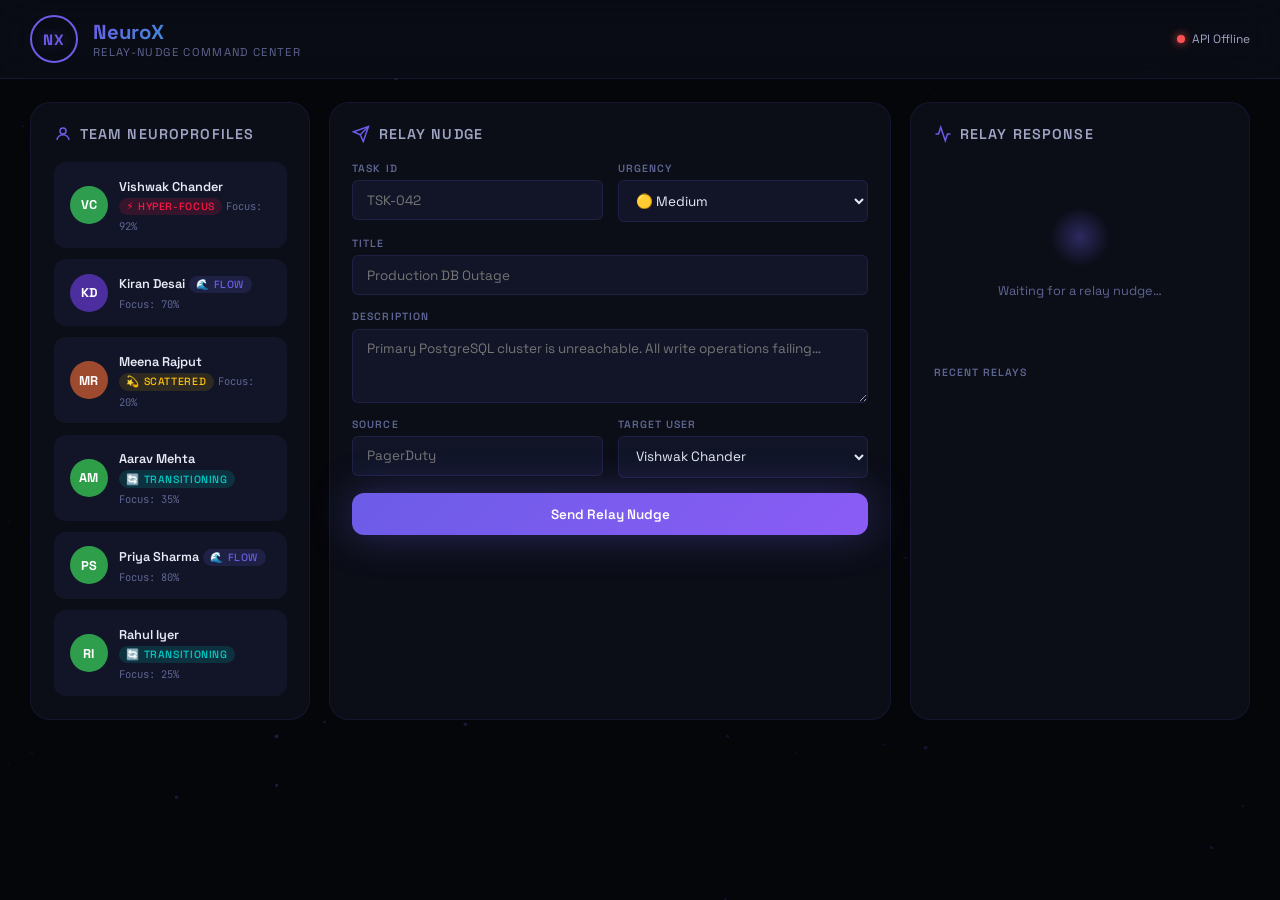
==== web/index.html @ 253f00b3 "feat: NeuroX Relay-Nudge platform — FastAPI backend + web command center - execution/mvp_models.py: " ====
<!DOCTYPE html>
<html lang="en">
<head>
  <meta charset="UTF-8" />
  <meta name="viewport" content="width=device-width, initial-scale=1.0" />
  <title>NeuroX · Relay-Nudge Command Center</title>
  <meta name="description" content="NeuroX Relay-Nudge Platform — Intelligent task redirection that protects deep work by routing urgent tasks away from hyper-focused team members." />
  <link rel="preconnect" href="https://fonts.googleapis.com" />
  <link rel="preconnect" href="https://fonts.gstatic.com" crossorigin />
  <link href="https://fonts.googleapis.com/css2?family=Space+Grotesk:wght@400;500;600;700&family=JetBrains+Mono:wght@400;500&display=swap" rel="stylesheet" />
  <link rel="stylesheet" href="style.css" />
</head>
<body>
  <!-- ───────── Ambient BG particles ───────── -->
  <canvas id="particleCanvas"></canvas>

  <!-- ───────── Header ───────── -->
  <header class="header" id="appHeader">
    <div class="header__brand">
      <div class="header__logo" id="logoOrb">
        <span class="header__logo-ring"></span>
        <span class="header__logo-core">NX</span>
      </div>
      <div>
        <h1 class="header__title">NeuroX</h1>
        <p class="header__sub">Relay-Nudge Command Center</p>
      </div>
    </div>
    <div class="header__status">
      <span class="header__dot" id="apiDot"></span>
      <span class="header__status-text" id="apiStatus">Connecting…</span>
    </div>
  </header>

  <!-- ───────── Main grid ───────── -->
  <main class="dashboard" id="dashboard">

    <!-- ─── Left: Team Profiles ─── -->
    <section class="panel panel--profiles" id="profilesPanel">
      <h2 class="panel__heading">
        <svg class="panel__icon" viewBox="0 0 24 24" fill="none" stroke="currentColor" stroke-width="2"><circle cx="12" cy="8" r="4"/><path d="M4 20c0-4 4-7 8-7s8 3 8 7"/></svg>
        Team NeuroProfiles
      </h2>
      <div class="profiles-grid" id="profilesGrid">
        <!-- JS-rendered -->
      </div>
    </section>

    <!-- ─── Center: Relay Console ─── -->
    <section class="panel panel--console" id="consolePanel">
      <h2 class="panel__heading">
        <svg class="panel__icon" viewBox="0 0 24 24" fill="none" stroke="currentColor" stroke-width="2"><path d="M22 2L11 13"/><polygon points="22 2 15 22 11 13 2 9 22 2"/></svg>
        Relay Nudge
      </h2>

      <form class="relay-form" id="relayForm" autocomplete="off">
        <div class="form-row">
          <div class="form-group">
            <label for="taskId">Task ID</label>
            <input type="text" id="taskId" placeholder="TSK-042" required />
          </div>
          <div class="form-group">
            <label for="urgency">Urgency</label>
            <select id="urgency" required>
              <option value="critical">🔴 Critical</option>
              <option value="high">🟠 High</option>
              <option value="medium" selected>🟡 Medium</option>
              <option value="low">🟢 Low</option>
            </select>
          </div>
        </div>

        <div class="form-group">
          <label for="taskTitle">Title</label>
          <input type="text" id="taskTitle" placeholder="Production DB Outage" required maxlength="256" />
        </div>

        <div class="form-group">
          <label for="taskDesc">Description</label>
          <textarea id="taskDesc" rows="3" placeholder="Primary PostgreSQL cluster is unreachable. All write operations failing…" required></textarea>
        </div>

        <div class="form-row">
          <div class="form-group">
            <label for="source">Source</label>
            <input type="text" id="source" placeholder="PagerDuty" required />
          </div>
          <div class="form-group">
            <label for="targetUser">Target User</label>
            <select id="targetUser" required>
              <option value="user-100">Vishwak Chander</option>
              <option value="user-200">Kiran Desai</option>
              <option value="user-300">Meena Rajput</option>
            </select>
          </div>
        </div>

        <button type="submit" class="btn btn--relay" id="submitBtn">
          <span class="btn__text">Send Relay Nudge</span>
          <span class="btn__loader" id="btnLoader"></span>
        </button>
      </form>
    </section>

    <!-- ─── Right: Response / History ─── -->
    <section class="panel panel--response" id="responsePanel">
      <h2 class="panel__heading">
        <svg class="panel__icon" viewBox="0 0 24 24" fill="none" stroke="currentColor" stroke-width="2"><polyline points="22 12 18 12 15 21 9 3 6 12 2 12"/></svg>
        Relay Response
      </h2>

      <!-- Empty state -->
      <div class="response-empty" id="responseEmpty">
        <div class="response-empty__orb"></div>
        <p>Waiting for a relay nudge…</p>
      </div>

      <!-- Success card -->
      <div class="response-card hidden" id="responseCard">
        <div class="response-card__badge" id="responseBadge">REDIRECTED</div>

        <div class="response-card__flow">
          <div class="flow-node flow-node--from">
            <span class="flow-node__label">From</span>
            <span class="flow-node__name" id="resFrom">—</span>
          </div>
          <div class="flow-arrow">
            <svg viewBox="0 0 48 24" fill="none" stroke="currentColor" stroke-width="2"><path d="M2 12h40m0 0l-8-8m8 8l-8 8"/></svg>
          </div>
          <div class="flow-node flow-node--to">
            <span class="flow-node__label">To</span>
            <span class="flow-node__name" id="resTo">—</span>
            <span class="flow-node__state" id="resToState">—</span>
          </div>
        </div>

        <div class="response-card__metrics">
          <div class="metric">
            <span class="metric__label">Task Score</span>
            <span class="metric__value" id="resScore">—</span>
          </div>
          <div class="metric">
            <span class="metric__label">Task ID</span>
            <span class="metric__value" id="resTaskId">—</span>
          </div>
        </div>

        <div class="response-card__summary">
          <span class="summary__label">AI Summary</span>
          <p class="summary__text" id="resSummary">—</p>
        </div>
      </div>

      <!-- Error card -->
      <div class="response-error hidden" id="responseError">
        <div class="response-error__icon">⚠</div>
        <p class="response-error__code" id="errCode">—</p>
        <p class="response-error__detail" id="errDetail">—</p>
      </div>

      <!-- History -->
      <div class="history" id="historySection">
        <h3 class="history__heading">Recent Relays</h3>
        <ul class="history__list" id="historyList">
          <!-- JS-rendered -->
        </ul>
      </div>
    </section>
  </main>

  <!-- ───────── Score gauge overlay ───────── -->
  <div class="gauge-overlay hidden" id="gaugeOverlay">
    <div class="gauge">
      <svg class="gauge__svg" viewBox="0 0 120 120">
        <circle class="gauge__track" cx="60" cy="60" r="52" />
        <circle class="gauge__fill" id="gaugeFill" cx="60" cy="60" r="52" />
      </svg>
      <span class="gauge__value" id="gaugeValue">0</span>
    </div>
  </div>

  <script src="app.js"></script>
</body>
</html>
---- web/style.css ----
/* ================================================================
   NeuroX Relay-Nudge · Design System
   ================================================================ */

/* ─── Tokens ─── */
:root {
  /* Palette — deep-space dark with electric accents */
  --bg-0:        #05060a;
  --bg-1:        #0b0e17;
  --bg-2:        #111527;
  --bg-3:        #181d35;
  --surface:     #1a1f38;
  --surface-hi:  #222846;

  --accent:      #6c5ce7;
  --accent-glow: rgba(108, 92, 231, .35);
  --accent-2:    #00cec9;
  --accent-2-glow: rgba(0, 206, 201, .3);
  --success:     #00e676;
  --warning:     #ffc107;
  --error:       #ff5252;
  --critical:    #ff1744;

  --text-1:      #e8eaf6;
  --text-2:      #9fa4c4;
  --text-3:      #5f6592;

  /* Typography */
  --font-sans:   'Space Grotesk', system-ui, sans-serif;
  --font-mono:   'JetBrains Mono', monospace;

  /* Sizing */
  --radius-sm:   6px;
  --radius-md:   12px;
  --radius-lg:   20px;
  --radius-full: 999px;

  /* Shadows & glows */
  --glow-accent: 0 0 40px var(--accent-glow);
  --glow-teal:   0 0 30px var(--accent-2-glow);
  --shadow-card: 0 8px 32px rgba(0,0,0,.45);

  /* Transitions */
  --ease-out:    cubic-bezier(.22,1,.36,1);
  --dur:         .35s;
}

/* ─── Reset ─── */
*, *::before, *::after { box-sizing: border-box; margin: 0; padding: 0; }
html { font-size: 15px; scroll-behavior: smooth; }
body {
  font-family: var(--font-sans);
  background: var(--bg-0);
  color: var(--text-1);
  min-height: 100vh;
  overflow-x: hidden;
  -webkit-font-smoothing: antialiased;
}

/* ─── Canvas BG ─── */
#particleCanvas {
  position: fixed; inset: 0;
  width: 100%; height: 100%;
  z-index: 0; pointer-events: none;
  opacity: .45;
}

/* ─── Selection ─── */
::selection { background: var(--accent); color: #fff; }

/* ================================================================
   Header
   ================================================================ */
.header {
  position: sticky; top: 0; z-index: 100;
  display: flex; align-items: center; justify-content: space-between;
  padding: 1rem 2rem;
  background: rgba(11,14,23,.82);
  backdrop-filter: blur(18px) saturate(1.6);
  border-bottom: 1px solid rgba(108,92,231,.15);
}

.header__brand { display: flex; align-items: center; gap: 1rem; }

.header__logo {
  position: relative;
  width: 48px; height: 48px;
  display: grid; place-items: center;
}
.header__logo-ring {
  position: absolute; inset: 0;
  border: 2px solid var(--accent);
  border-radius: 50%;
  animation: ring-pulse 2.8s var(--ease-out) infinite;
}
@keyframes ring-pulse {
  0%, 100% { transform: scale(1); opacity: .7; }
  50%      { transform: scale(1.25); opacity: 0; }
}
.header__logo-core {
  font-weight: 700; font-size: 1rem;
  color: var(--accent); letter-spacing: .05em;
  text-shadow: 0 0 12px var(--accent-glow);
}

.header__title {
  font-size: 1.35rem; font-weight: 700;
  background: linear-gradient(135deg, var(--accent), var(--accent-2));
  -webkit-background-clip: text; -webkit-text-fill-color: transparent;
  background-clip: text;
}
.header__sub { font-size: .75rem; color: var(--text-3); letter-spacing: .12em; text-transform: uppercase; }

.header__status { display: flex; align-items: center; gap: .5rem; font-size: .8rem; color: var(--text-2); }
.header__dot {
  width: 8px; height: 8px; border-radius: 50%;
  background: var(--text-3);
  transition: background var(--dur);
}
.header__dot.online  { background: var(--success); box-shadow: 0 0 8px var(--success); }
.header__dot.offline { background: var(--error); box-shadow: 0 0 8px var(--error); }

/* ================================================================
   Dashboard Grid
   ================================================================ */
.dashboard {
  position: relative; z-index: 1;
  display: grid;
  grid-template-columns: 280px 1fr 340px;
  gap: 1.25rem;
  padding: 1.5rem 2rem 3rem;
  max-width: 1520px;
  margin: 0 auto;
}

@media (max-width: 1100px) {
  .dashboard { grid-template-columns: 1fr; }
}

/* ─── Panel base ─── */
.panel {
  background: var(--bg-1);
  border: 1px solid rgba(108,92,231,.1);
  border-radius: var(--radius-lg);
  padding: 1.5rem;
  transition: border-color var(--dur);
}
.panel:hover { border-color: rgba(108,92,231,.25); }

.panel__heading {
  display: flex; align-items: center; gap: .55rem;
  font-size: .95rem; font-weight: 600;
  color: var(--text-2);
  margin-bottom: 1.25rem;
  text-transform: uppercase;
  letter-spacing: .08em;
}
.panel__icon { width: 18px; height: 18px; flex-shrink: 0; color: var(--accent); }

/* ================================================================
   Profiles Panel (Left)
   ================================================================ */
.profiles-grid { display: flex; flex-direction: column; gap: .75rem; }

.profile-card {
  display: flex; align-items: center; gap: .75rem;
  padding: .85rem 1rem;
  background: var(--bg-2);
  border-radius: var(--radius-md);
  border: 1px solid transparent;
  cursor: default;
  transition: all var(--dur) var(--ease-out);
}
.profile-card:hover {
  background: var(--bg-3);
  border-color: var(--accent);
  transform: translateX(4px);
}

.profile-card__avatar {
  width: 38px; height: 38px;
  border-radius: 50%;
  display: grid; place-items: center;
  font-weight: 700; font-size: .85rem;
  color: #fff;
  flex-shrink: 0;
}
.profile-card__info { flex: 1; min-width: 0; }
.profile-card__name {
  font-size: .85rem; font-weight: 600; color: var(--text-1);
  white-space: nowrap; overflow: hidden; text-overflow: ellipsis;
}
.profile-card__state {
  display: inline-flex; align-items: center; gap: .3rem;
  font-size: .7rem; font-weight: 500;
  margin-top: .2rem; padding: .15rem .5rem;
  border-radius: var(--radius-full);
  text-transform: uppercase; letter-spacing: .06em;
}
/* State colours */
.state--hyper-focus  { background: rgba(255,23,68,.15); color: var(--critical); }
.state--flow         { background: rgba(108,92,231,.15); color: var(--accent); }
.state--transitioning{ background: rgba(0,206,201,.15);  color: var(--accent-2); }
.state--scattered    { background: rgba(255,193,7,.12);  color: var(--warning); }
.state--resting      { background: rgba(159,164,196,.12);color: var(--text-2); }

.profile-card__focus {
  font-family: var(--font-mono);
  font-size: .7rem; color: var(--text-3);
  margin-top: .15rem;
}

/* ================================================================
   Relay Form (Center)
   ================================================================ */
.relay-form { display: flex; flex-direction: column; gap: 1rem; }

.form-row {
  display: grid; grid-template-columns: 1fr 1fr; gap: 1rem;
}
@media (max-width: 600px) { .form-row { grid-template-columns: 1fr; } }

.form-group { display: flex; flex-direction: column; gap: .35rem; }
.form-group label {
  font-size: .7rem; font-weight: 600;
  color: var(--text-3); text-transform: uppercase;
  letter-spacing: .1em;
}

.form-group input,
.form-group select,
.form-group textarea {
  font-family: var(--font-sans);
  font-size: .9rem;
  padding: .7rem .9rem;
  background: var(--bg-2);
  border: 1px solid rgba(108,92,231,.15);
  border-radius: var(--radius-sm);
  color: var(--text-1);
  outline: none;
  transition: border-color var(--dur), box-shadow var(--dur);
  resize: vertical;
}
.form-group input:focus,
.form-group select:focus,
.form-group textarea:focus {
  border-color: var(--accent);
  box-shadow: 0 0 0 3px var(--accent-glow);
}
.form-group select { cursor: pointer; }
.form-group textarea { min-height: 72px; }

/* Button */
.btn {
  position: relative;
  display: inline-flex; align-items: center; justify-content: center;
  gap: .5rem;
  padding: .85rem 1.5rem;
  font-family: var(--font-sans);
  font-size: .9rem; font-weight: 600;
  border: none; border-radius: var(--radius-md);
  cursor: pointer;
  overflow: hidden;
  transition: all var(--dur) var(--ease-out);
}
.btn--relay {
  background: linear-gradient(135deg, var(--accent), #8b5cf6);
  color: #fff;
  box-shadow: var(--glow-accent);
}
.btn--relay:hover {
  transform: translateY(-2px);
  box-shadow: 0 0 60px var(--accent-glow);
}
.btn--relay:active { transform: translateY(0); }
.btn--relay.loading .btn__text { opacity: 0; }
.btn--relay.loading .btn__loader { opacity: 1; }

.btn__loader {
  position: absolute;
  width: 20px; height: 20px;
  border: 2px solid rgba(255,255,255,.3);
  border-top-color: #fff;
  border-radius: 50%;
  opacity: 0;
  animation: spin .7s linear infinite;
}
@keyframes spin { to { transform: rotate(360deg); } }

/* ================================================================
   Response Panel (Right)
   ================================================================ */
/* Empty state */
.response-empty {
  display: flex; flex-direction: column;
  align-items: center; justify-content: center;
  gap: 1rem; padding: 3rem 1rem;
  color: var(--text-3);
  font-size: .85rem;
}
.response-empty__orb {
  width: 60px; height: 60px;
  border-radius: 50%;
  background: radial-gradient(circle, var(--accent-glow), transparent 70%);
  animation: float 4s ease-in-out infinite;
}
@keyframes float {
  0%, 100% { transform: translateY(0); }
  50%      { transform: translateY(-12px); }
}

/* Success card */
.response-card {
  animation: card-in .5s var(--ease-out) both;
}
@keyframes card-in {
  from { opacity: 0; transform: translateY(16px) scale(.97); }
  to   { opacity: 1; transform: translateY(0) scale(1); }
}

.response-card__badge {
  display: inline-block;
  padding: .25rem .75rem;
  font-size: .65rem; font-weight: 700;
  letter-spacing: .15em;
  border-radius: var(--radius-full);
  background: rgba(0,230,118,.12);
  color: var(--success);
  margin-bottom: 1rem;
}

.response-card__flow {
  display: flex; align-items: center; gap: .75rem;
  margin-bottom: 1.25rem;
}
.flow-node {
  flex: 1; padding: .75rem;
  background: var(--bg-2); border-radius: var(--radius-md);
  text-align: center;
}
.flow-node__label {
  display: block; font-size: .6rem; font-weight: 600;
  color: var(--text-3); text-transform: uppercase; letter-spacing: .12em;
  margin-bottom: .25rem;
}
.flow-node__name { display: block; font-weight: 600; font-size: .85rem; }
.flow-node__state {
  display: inline-block; margin-top: .25rem;
  font-size: .65rem; font-weight: 500;
  padding: .1rem .45rem; border-radius: var(--radius-full);
  background: rgba(0,206,201,.12); color: var(--accent-2);
}
.flow-node--from { border-left: 3px solid var(--critical); }
.flow-node--to   { border-left: 3px solid var(--accent-2); }

.flow-arrow {
  flex-shrink: 0; width: 48px;
  color: var(--accent);
  animation: arrow-slide 1.8s var(--ease-out) infinite;
}
@keyframes arrow-slide {
  0%, 100% { opacity: .4; transform: translateX(0); }
  50%      { opacity: 1;  transform: translateX(4px); }
}

.response-card__metrics {
  display: grid; grid-template-columns: 1fr 1fr; gap: .75rem;
  margin-bottom: 1rem;
}
.metric {
  padding: .6rem; background: var(--bg-2);
  border-radius: var(--radius-sm); text-align: center;
}
.metric__label { display: block; font-size: .6rem; color: var(--text-3); text-transform: uppercase; letter-spacing: .1em; margin-bottom: .2rem; }
.metric__value { font-family: var(--font-mono); font-weight: 600; font-size: 1rem; color: var(--accent); }

.response-card__summary {
  padding: .85rem;
  background: var(--bg-2);
  border-radius: var(--radius-md);
  border-left: 3px solid var(--accent);
}
.summary__label { display: block; font-size: .6rem; color: var(--text-3); text-transform: uppercase; letter-spacing: .1em; margin-bottom: .35rem; }
.summary__text { font-size: .82rem; color: var(--text-2); line-height: 1.55; }

/* Error card */
.response-error {
  text-align: center; padding: 2rem;
  animation: card-in .5s var(--ease-out) both;
}
.response-error__icon { font-size: 2.5rem; margin-bottom: .5rem; }
.response-error__code { font-family: var(--font-mono); font-weight: 600; color: var(--error); font-size: .85rem; }
.response-error__detail { font-size: .8rem; color: var(--text-2); margin-top: .35rem; line-height: 1.5; }

/* History */
.history { margin-top: 1.5rem; }
.history__heading {
  font-size: .7rem; font-weight: 600; color: var(--text-3);
  text-transform: uppercase; letter-spacing: .1em;
  margin-bottom: .75rem;
}
.history__list { list-style: none; display: flex; flex-direction: column; gap: .5rem; }
.history__item {
  display: flex; align-items: center; justify-content: space-between;
  padding: .55rem .75rem;
  background: var(--bg-2); border-radius: var(--radius-sm);
  font-size: .75rem; color: var(--text-2);
  transition: background var(--dur);
}
.history__item:hover { background: var(--bg-3); }
.history__item-id { font-family: var(--font-mono); color: var(--accent); font-weight: 500; }
.history__item-score { font-family: var(--font-mono); }
.history__item-time  { color: var(--text-3); font-size: .65rem; }

/* ─── Utility ─── */
.hidden { display: none !important; }

/* ================================================================
   Score Gauge Overlay
   ================================================================ */
.gauge-overlay {
  position: fixed; inset: 0; z-index: 200;
  display: grid; place-items: center;
  background: rgba(5,6,10,.7);
  backdrop-filter: blur(12px);
  animation: fade-in .3s ease both;
}
@keyframes fade-in { from { opacity: 0; } }

.gauge {
  position: relative; width: 140px; height: 140px;
}
.gauge__svg { transform: rotate(-90deg); }
.gauge__track {
  fill: none; stroke: var(--bg-3); stroke-width: 8;
}
.gauge__fill {
  fill: none; stroke: var(--accent); stroke-width: 8;
  stroke-linecap: round;
  stroke-dasharray: 326.73;
  stroke-dashoffset: 326.73;
  transition: stroke-dashoffset 1.2s var(--ease-out), stroke .4s;
  filter: drop-shadow(0 0 8px var(--accent-glow));
}
.gauge__value {
  position: absolute; inset: 0;
  display: grid; place-items: center;
  font-family: var(--font-mono);
  font-size: 1.8rem; font-weight: 700;
  color: var(--text-1);
}

/* ================================================================
   Scrollbar
   ================================================================ */
::-webkit-scrollbar { width: 6px; }
::-webkit-scrollbar-track { background: var(--bg-0); }
::-webkit-scrollbar-thumb { background: var(--bg-3); border-radius: 3px; }
::-webkit-scrollbar-thumb:hover { background: var(--accent); }
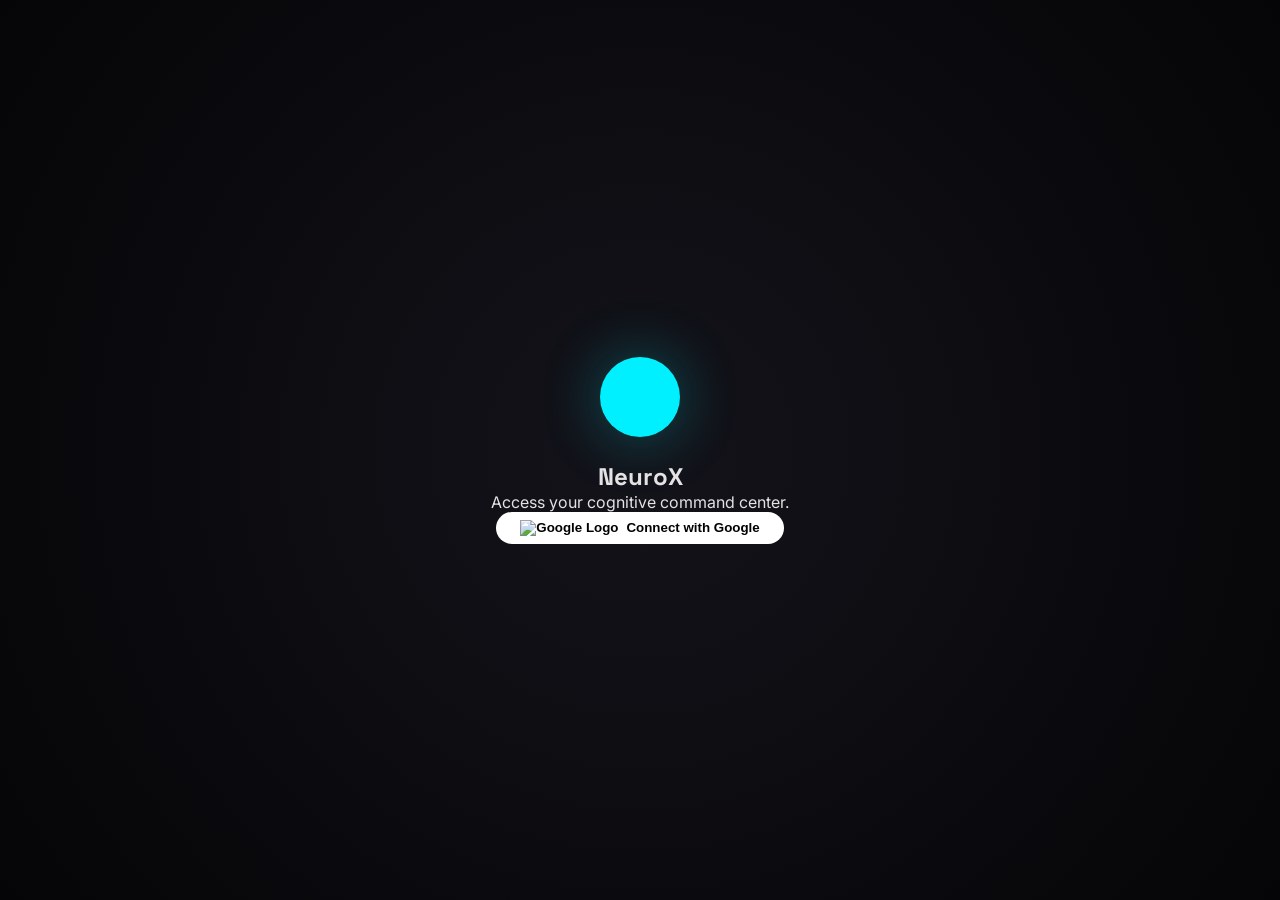
==== commit 73dca86b: "Ecosystem upgrade: Beast Mode" ====
--- a/web/index.html
+++ b/web/index.html
@@ -1,184 +1,237 @@
 <!DOCTYPE html>
 <html lang="en">
 <head>
-  <meta charset="UTF-8" />
-  <meta name="viewport" content="width=device-width, initial-scale=1.0" />
-  <title>NeuroX · Relay-Nudge Command Center</title>
-  <meta name="description" content="NeuroX Relay-Nudge Platform — Intelligent task redirection that protects deep work by routing urgent tasks away from hyper-focused team members." />
-  <link rel="preconnect" href="https://fonts.googleapis.com" />
-  <link rel="preconnect" href="https://fonts.gstatic.com" crossorigin />
-  <link href="https://fonts.googleapis.com/css2?family=Space+Grotesk:wght@400;500;600;700&family=JetBrains+Mono:wght@400;500&display=swap" rel="stylesheet" />
-  <link rel="stylesheet" href="style.css" />
+    <meta charset="UTF-8">
+    <meta name="viewport" content="width=device-width, initial-scale=1.0">
+    <title>NeuroX · Cognitive Ecosystem</title>
+    <meta name="description" content="NeuroX — The intelligent cognitive ecosystem for neurodiverse high-performance.">
+    
+    <!-- Fonts -->
+    <link rel="preconnect" href="https://fonts.googleapis.com">
+    <link rel="preconnect" href="https://fonts.gstatic.com" crossorigin>
+    <link href="https://fonts.googleapis.com/css2?family=Space+Grotesk:wght@300;400;500;600;700&family=Inter:wght@300;400;500;600&family=JetBrains+Mono:wght@400;500&display=swap" rel="stylesheet">
+    
+    <link rel="stylesheet" href="style.css">
+    
+    <!-- Firebase SDK (Compat version for easier vanilla integration) -->
+    <script src="https://www.gstatic.com/firebasejs/10.7.1/firebase-app-compat.js"></script>
+    <script src="https://www.gstatic.com/firebasejs/10.7.1/firebase-auth-compat.js"></script>
 </head>
-<body>
-  <!-- ───────── Ambient BG particles ───────── -->
-  <canvas id="particleCanvas"></canvas>
-
-  <!-- ───────── Header ───────── -->
-  <header class="header" id="appHeader">
-    <div class="header__brand">
-      <div class="header__logo" id="logoOrb">
-        <span class="header__logo-ring"></span>
-        <span class="header__logo-core">NX</span>
-      </div>
-      <div>
-        <h1 class="header__title">NeuroX</h1>
-        <p class="header__sub">Relay-Nudge Command Center</p>
-      </div>
+<body class="auth-required">
+    <!-- Ambient Canvas -->
+    <canvas id="particleCanvas"></canvas>
+
+    <!-- ───────── GATEWAY (AUTH) ───────── -->
+    <section id="view-gateway" class="view view--gateway active">
+        <div class="gateway-content">
+            <div class="gateway-logo">
+                <div class="logo-orb"></div>
+                <h1>NeuroX</h1>
+            </div>
+            <p class="gateway-tagline">Access your cognitive command center.</p>
+            <button id="googleLoginBtn" class="btn btn--google">
+                <img src="https://www.gstatic.com/firebasejs/ui/2.0.0/images/pwa_google_signin_button.png" alt="Google Logo">
+                Connect with Google
+            </button>
+            <div class="gateway-visual">
+                <div class="glow-ring"></div>
+            </div>
+        </div>
+    </section>
+
+    <!-- ───────── LANDING (NARRATIVE) ───────── -->
+    <section id="view-landing" class="view view--landing hidden">
+        <div class="landing-hero">
+            <nav class="landing-nav">
+                <div class="logo">NX</div>
+                <button class="btn btn--outline" id="enterAppBtn">Enter Dashboard</button>
+            </nav>
+            <div class="hero-content">
+                <h1 class="hero-title">Protect Your <span class="glow-text">Flow</span>.</h1>
+                <p class="hero-sub">The first cognitive-state aware ecosystem designed for the neurodiverse mind.</p>
+                
+                <div class="cost-visualization">
+                    <h3>The Cost of Interruption</h3>
+                    <div class="cost-grid">
+                        <div class="cost-stat">
+                            <span class="stat-value" id="minutesLost">0</span>
+                            <span class="stat-label">Minutes Lost / Day</span>
+                        </div>
+                        <div class="cost-stat">
+                            <span class="stat-value" id="cognitiveDrain">0%</span>
+                            <span class="stat-label">Cognitive Drain</span>
+                        </div>
+                    </div>
+                    <input type="range" id="interruptionSlider" min="1" max="20" value="5">
+                    <p class="cost-caption">Simulating <span id="interruptionCount">5</span> interruptions per day.</p>
+                </div>
+            </div>
+        </div>
+    </section>
+
+    <!-- ───────── MAIN APP APP ───────── -->
+    <div id="main-layout" class="layout hidden">
+        <!-- Sidebar Navigation -->
+        <aside class="sidebar">
+            <div class="sidebar__header">
+                <div class="logo-nx">NX</div>
+            </div>
+            <nav class="sidebar__nav">
+                <button class="nav-item active" data-view="dashboard" title="Command Center">
+                    <svg viewBox="0 0 24 24" fill="none" stroke="currentColor" stroke-width="2"><rect x="3" y="3" width="7" height="7"/><rect x="14" y="3" width="7" height="7"/><rect x="14" y="14" width="7" height="7"/><rect x="3" y="14" width="7" height="7"/></svg>
+                </button>
+                <button class="nav-item" data-view="social" title="Social & Relay">
+                    <svg viewBox="0 0 24 24" fill="none" stroke="currentColor" stroke-width="2"><path d="M17 21v-2a4 4 0 0 0-4-4H5a4 4 0 0 0-4 4v2"/><circle cx="9" cy="7" r="4"/><path d="M23 21v-2a4 4 0 0 0-3-3.87"/><path d="M16 3.13a4 4 0 0 1 0 7.75"/></svg>
+                </button>
+                <button class="nav-item" data-view="wellness" title="Wellness Tools">
+                    <svg viewBox="0 0 24 24" fill="none" stroke="currentColor" stroke-width="2"><path d="M12 21.35l-1.45-1.32C5.4 15.36 2 12.28 2 8.5 2 5.42 4.42 3 7.5 3c1.74 0 3.41.81 4.5 2.09C13.09 3.81 14.76 3 16.5 3 19.58 3 22 5.42 22 8.5c0 3.78-3.4 6.86-8.55 11.54L12 21.35z"/></svg>
+                </button>
+                <button class="nav-item" data-view="focus" title="Focus Room">
+                    <svg viewBox="0 0 24 24" fill="none" stroke="currentColor" stroke-width="2"><path d="M3 12h18M3 6h18M3 18h18"/></svg>
+                </button>
+            </nav>
+            <div class="sidebar__footer">
+                <button class="nav-item" data-view="settings" title="The Brain (Settings)">
+                    <svg viewBox="0 0 24 24" fill="none" stroke="currentColor" stroke-width="2"><circle cx="12" cy="12" r="3"/><path d="M19.4 15a1.65 1.65 0 0 0 .33 1.82l.06.06a2 2 0 0 1 0 2.83 2 2 0 0 1-2.83 0l-.06-.06a1.65 1.65 0 0 0-1.82-.33 1.65 1.65 0 0 0-1 1.51V21a2 2 0 0 1-2 2 2 2 0 0 1-2-2v-.09A1.65 1.65 0 0 0 9 19.4a1.65 1.65 0 0 0-1.82.33l-.06.06a2 2 0 0 1-2.83 0 2 2 0 0 1 0-2.83l.06-.06a1.65 1.65 0 0 0 .33-1.82 1.65 1.65 0 0 0-1.51-1H3a2 2 0 0 1-2-2 2 2 0 0 1 2-2h.09A1.65 1.65 0 0 0 4.6 9a1.65 1.65 0 0 0-.33-1.82l-.06-.06a2 2 0 0 1 0-2.83 2 2 0 0 1 2.83 0l.06.06a1.65 1.65 0 0 0 1.82.33H9a1.65 1.65 0 0 0 1-1.51V3a2 2 0 0 1 2-2 2 2 0 0 1 2 2v.09a1.65 1.65 0 0 0 1 1.51 1.65 1.65 0 0 0 1.82-.33l.06-.06a2 2 0 0 1 2.83 0 2 2 0 0 1 0 2.83l-.06.06a1.65 1.65 0 0 0-.33 1.82V9a1.65 1.65 0 0 0 1.51 1H21a2 2 0 0 1 2 2 2 2 0 0 1-2 2h-.09a1.65 1.65 0 0 0-1.51 1z"/></svg>
+                </button>
+                <div class="user-avatar" id="currentUserAvatar">V</div>
+            </div>
+        </aside>
+
+        <!-- Main Content Area -->
+        <main class="content-area">
+            
+            <!-- ───────── VIEW: DASHBOARD ───────── -->
+            <section id="view-dashboard" class="view-content active">
+                <header class="content-header">
+                    <h2>Command Center</h2>
+                    <div class="api-status">
+                        <span class="dot" id="apiDot"></span>
+                        <span id="apiStatus">Syncing...</span>
+                    </div>
+                </header>
+                
+                <div class="dashboard-grid">
+                    <!-- The existing profiles/relay panel logic will live here -->
+                    <div class="dashboard-main">
+                        <div id="profilesPanel" class="module-card">
+                            <h3>NeuroProfiles</h3>
+                            <div id="profilesGrid" class="profiles-list"></div>
+                        </div>
+                    </div>
+                    <div class="dashboard-side">
+                        <div id="relayPanel" class="module-card">
+                            <h3>Relay Console</h3>
+                            <!-- Form here -->
+                            <form id="relayForm">
+                                <input type="text" id="taskId" placeholder="Task ID" required>
+                                <select id="urgency">
+                                    <option value="critical">Critical</option>
+                                    <option value="high">High</option>
+                                    <option value="medium" selected>Medium</option>
+                                </select>
+                                <input type="text" id="taskTitle" placeholder="Title" required>
+                                <textarea id="taskDesc" placeholder="Description" required></textarea>
+                                <input type="text" id="source" placeholder="Source">
+                                <select id="targetUser">
+                                    <option value="user-100">Vishwak</option>
+                                    <option value="user-200">Kiran</option>
+                                </select>
+                                <button type="submit" class="btn btn--primary">Relay Nudge</button>
+                            </form>
+                        </div>
+                    </div>
+                </div>
+            </section>
+
+            <!-- ───────── VIEW: SOCIAL ───────── -->
+            <section id="view-social" class="view-content">
+                <h2>Neuro-Network</h2>
+                <div class="social-container">
+                    <div class="feed" id="socialFeed">
+                        <!-- Post templates -->
+                    </div>
+                </div>
+            </section>
+
+            <!-- ───────── VIEW: WELLNESS ───────── -->
+            <section id="view-wellness" class="view-content">
+                <div class="wellness-grid">
+                    <div class="module-card wellness-card" id="game-module">
+                        <h3>Bubble Focus</h3>
+                        <div class="game-container">
+                            <canvas id="gameCanvas"></canvas>
+                            <div class="game-overlay-ui">
+                                <button id="startGameBtn" class="btn btn--accent">Start Focus Session</button>
+                            </div>
+                        </div>
+                    </div>
+                    <div class="module-card wellness-card" id="therapy-module">
+                        <h3>AI Therapy Chat</h3>
+                        <div class="chat-container">
+                            <div id="chatHistory" class="chat-history"></div>
+                            <div class="chat-input-area">
+                                <input type="text" id="chatInput" placeholder="How's your mind feeling?">
+                                <button id="sendChatBtn">Send</button>
+                            </div>
+                        </div>
+                    </div>
+                </div>
+            </section>
+
+            <!-- ───────── VIEW: FOCUS ───────── -->
+            <section id="view-focus" class="view-content">
+                <div class="focus-room">
+                    <div class="room-header">
+                        <h2>The Focus Room</h2>
+                        <span class="live-badge">3 People Body-Doubling</span>
+                    </div>
+                    <div class="ambient-controls">
+                        <button class="sound-btn" data-sound="rain">Rain</button>
+                        <button class="sound-btn" data-sound="waves">Waves</button>
+                        <button class="sound-btn" data-sound="static">White Noise</button>
+                    </div>
+                    <div class="video-grid">
+                        <!-- Muted body-doubling avatars -->
+                        <div class="peer-video">
+                            <div class="peer-avatar">K</div>
+                            <div class="peer-state">In Hyperfocus</div>
+                        </div>
+                    </div>
+                </div>
+            </section>
+
+            <!-- ───────── VIEW: SETTINGS ───────── -->
+            <section id="view-settings" class="view-content">
+                <h2>The Brain</h2>
+                <div class="settings-grid">
+                    <div class="module-card">
+                        <h3>Profile</h3>
+                        <div class="setting-item">
+                            <label>Default State</label>
+                            <select>
+                                <option>Always ask</option>
+                                <option>Smart Detection</option>
+                            </select>
+                        </div>
+                    </div>
+                </div>
+            </section>
+
+        </main>
     </div>
-    <div class="header__status">
-      <span class="header__dot" id="apiDot"></span>
-      <span class="header__status-text" id="apiStatus">Connecting…</span>
+
+    <!-- Gauge Overlay -->
+    <div class="gauge-overlay hidden" id="gaugeOverlay">
+        <div class="gauge-container">
+            <svg class="gauge-svg" viewBox="0 0 100 100">
+                <circle class="gauge-bg" cx="50" cy="50" r="45"></circle>
+                <circle class="gauge-progress" id="gaugeFill" cx="50" cy="50" r="45"></circle>
+            </svg>
+            <div class="gauge-text" id="gaugeValue">0</div>
+        </div>
     </div>
-  </header>
-
-  <!-- ───────── Main grid ───────── -->
-  <main class="dashboard" id="dashboard">
-
-    <!-- ─── Left: Team Profiles ─── -->
-    <section class="panel panel--profiles" id="profilesPanel">
-      <h2 class="panel__heading">
-        <svg class="panel__icon" viewBox="0 0 24 24" fill="none" stroke="currentColor" stroke-width="2"><circle cx="12" cy="8" r="4"/><path d="M4 20c0-4 4-7 8-7s8 3 8 7"/></svg>
-        Team NeuroProfiles
-      </h2>
-      <div class="profiles-grid" id="profilesGrid">
-        <!-- JS-rendered -->
-      </div>
-    </section>
-
-    <!-- ─── Center: Relay Console ─── -->
-    <section class="panel panel--console" id="consolePanel">
-      <h2 class="panel__heading">
-        <svg class="panel__icon" viewBox="0 0 24 24" fill="none" stroke="currentColor" stroke-width="2"><path d="M22 2L11 13"/><polygon points="22 2 15 22 11 13 2 9 22 2"/></svg>
-        Relay Nudge
-      </h2>
-
-      <form class="relay-form" id="relayForm" autocomplete="off">
-        <div class="form-row">
-          <div class="form-group">
-            <label for="taskId">Task ID</label>
-            <input type="text" id="taskId" placeholder="TSK-042" required />
-          </div>
-          <div class="form-group">
-            <label for="urgency">Urgency</label>
-            <select id="urgency" required>
-              <option value="critical">🔴 Critical</option>
-              <option value="high">🟠 High</option>
-              <option value="medium" selected>🟡 Medium</option>
-              <option value="low">🟢 Low</option>
-            </select>
-          </div>
-        </div>
-
-        <div class="form-group">
-          <label for="taskTitle">Title</label>
-          <input type="text" id="taskTitle" placeholder="Production DB Outage" required maxlength="256" />
-        </div>
-
-        <div class="form-group">
-          <label for="taskDesc">Description</label>
-          <textarea id="taskDesc" rows="3" placeholder="Primary PostgreSQL cluster is unreachable. All write operations failing…" required></textarea>
-        </div>
-
-        <div class="form-row">
-          <div class="form-group">
-            <label for="source">Source</label>
-            <input type="text" id="source" placeholder="PagerDuty" required />
-          </div>
-          <div class="form-group">
-            <label for="targetUser">Target User</label>
-            <select id="targetUser" required>
-              <option value="user-100">Vishwak Chander</option>
-              <option value="user-200">Kiran Desai</option>
-              <option value="user-300">Meena Rajput</option>
-            </select>
-          </div>
-        </div>
-
-        <button type="submit" class="btn btn--relay" id="submitBtn">
-          <span class="btn__text">Send Relay Nudge</span>
-          <span class="btn__loader" id="btnLoader"></span>
-        </button>
-      </form>
-    </section>
-
-    <!-- ─── Right: Response / History ─── -->
-    <section class="panel panel--response" id="responsePanel">
-      <h2 class="panel__heading">
-        <svg class="panel__icon" viewBox="0 0 24 24" fill="none" stroke="currentColor" stroke-width="2"><polyline points="22 12 18 12 15 21 9 3 6 12 2 12"/></svg>
-        Relay Response
-      </h2>
-
-      <!-- Empty state -->
-      <div class="response-empty" id="responseEmpty">
-        <div class="response-empty__orb"></div>
-        <p>Waiting for a relay nudge…</p>
-      </div>
-
-      <!-- Success card -->
-      <div class="response-card hidden" id="responseCard">
-        <div class="response-card__badge" id="responseBadge">REDIRECTED</div>
-
-        <div class="response-card__flow">
-          <div class="flow-node flow-node--from">
-            <span class="flow-node__label">From</span>
-            <span class="flow-node__name" id="resFrom">—</span>
-          </div>
-          <div class="flow-arrow">
-            <svg viewBox="0 0 48 24" fill="none" stroke="currentColor" stroke-width="2"><path d="M2 12h40m0 0l-8-8m8 8l-8 8"/></svg>
-          </div>
-          <div class="flow-node flow-node--to">
-            <span class="flow-node__label">To</span>
-            <span class="flow-node__name" id="resTo">—</span>
-            <span class="flow-node__state" id="resToState">—</span>
-          </div>
-        </div>
-
-        <div class="response-card__metrics">
-          <div class="metric">
-            <span class="metric__label">Task Score</span>
-            <span class="metric__value" id="resScore">—</span>
-          </div>
-          <div class="metric">
-            <span class="metric__label">Task ID</span>
-            <span class="metric__value" id="resTaskId">—</span>
-          </div>
-        </div>
-
-        <div class="response-card__summary">
-          <span class="summary__label">AI Summary</span>
-          <p class="summary__text" id="resSummary">—</p>
-        </div>
-      </div>
-
-      <!-- Error card -->
-      <div class="response-error hidden" id="responseError">
-        <div class="response-error__icon">⚠</div>
-        <p class="response-error__code" id="errCode">—</p>
-        <p class="response-error__detail" id="errDetail">—</p>
-      </div>
-
-      <!-- History -->
-      <div class="history" id="historySection">
-        <h3 class="history__heading">Recent Relays</h3>
-        <ul class="history__list" id="historyList">
-          <!-- JS-rendered -->
-        </ul>
-      </div>
-    </section>
-  </main>
-
-  <!-- ───────── Score gauge overlay ───────── -->
-  <div class="gauge-overlay hidden" id="gaugeOverlay">
-    <div class="gauge">
-      <svg class="gauge__svg" viewBox="0 0 120 120">
-        <circle class="gauge__track" cx="60" cy="60" r="52" />
-        <circle class="gauge__fill" id="gaugeFill" cx="60" cy="60" r="52" />
-      </svg>
-      <span class="gauge__value" id="gaugeValue">0</span>
-    </div>
-  </div>
-
-  <script src="app.js"></script>
+
+    <script src="app.js"></script>
 </body>
 </html>
--- a/web/style.css
+++ b/web/style.css
@@ -1,459 +1,406 @@
 /* ================================================================
-   NeuroX Relay-Nudge · Design System
+   NeuroX Ecosystem · Soft-Glow Design System
    ================================================================ */
 
-/* ─── Tokens ─── */
 :root {
-  /* Palette — deep-space dark with electric accents */
-  --bg-0:        #05060a;
-  --bg-1:        #0b0e17;
-  --bg-2:        #111527;
-  --bg-3:        #181d35;
-  --surface:     #1a1f38;
-  --surface-hi:  #222846;
-
-  --accent:      #6c5ce7;
-  --accent-glow: rgba(108, 92, 231, .35);
-  --accent-2:    #00cec9;
-  --accent-2-glow: rgba(0, 206, 201, .3);
-  --success:     #00e676;
-  --warning:     #ffc107;
-  --error:       #ff5252;
-  --critical:    #ff1744;
-
-  --text-1:      #e8eaf6;
-  --text-2:      #9fa4c4;
-  --text-3:      #5f6592;
-
-  /* Typography */
-  --font-sans:   'Space Grotesk', system-ui, sans-serif;
-  --font-mono:   'JetBrains Mono', monospace;
-
-  /* Sizing */
-  --radius-sm:   6px;
-  --radius-md:   12px;
-  --radius-lg:   20px;
-  --radius-full: 999px;
-
-  /* Shadows & glows */
-  --glow-accent: 0 0 40px var(--accent-glow);
-  --glow-teal:   0 0 30px var(--accent-2-glow);
-  --shadow-card: 0 8px 32px rgba(0,0,0,.45);
-
-  /* Transitions */
-  --ease-out:    cubic-bezier(.22,1,.36,1);
-  --dur:         .35s;
-}
-
-/* ─── Reset ─── */
-*, *::before, *::after { box-sizing: border-box; margin: 0; padding: 0; }
-html { font-size: 15px; scroll-behavior: smooth; }
+    --bg-base: #050507;
+    --bg-surface: #0e0e12;
+    --bg-card: #15151b;
+    --bg-glow: rgba(0, 240, 255, 0.05);
+    
+    --primary: #00f0ff;
+    --primary-glow: rgba(0, 240, 255, 0.3);
+    --secondary: #7000ff;
+    --secondary-glow: rgba(112, 0, 255, 0.2);
+    --accent: #ff007a;
+    
+    --text-main: #e5e2e3;
+    --text-dim: #b9cacb;
+    --text-muted: #5d5f5f;
+    
+    --radius-sm: 4px;
+    --radius-md: 12px;
+    --radius-lg: 24px;
+    
+    --transition-fast: 0.2s cubic-bezier(0.4, 0, 0.2, 1);
+    --transition-slow: 0.5s cubic-bezier(0.2, 0, 0, 1);
+}
+
+* { box-sizing: border-box; margin: 0; padding: 0; }
+
 body {
-  font-family: var(--font-sans);
-  background: var(--bg-0);
-  color: var(--text-1);
-  min-height: 100vh;
-  overflow-x: hidden;
-  -webkit-font-smoothing: antialiased;
-}
-
-/* ─── Canvas BG ─── */
-#particleCanvas {
-  position: fixed; inset: 0;
-  width: 100%; height: 100%;
-  z-index: 0; pointer-events: none;
-  opacity: .45;
-}
-
-/* ─── Selection ─── */
-::selection { background: var(--accent); color: #fff; }
-
-/* ================================================================
-   Header
-   ================================================================ */
-.header {
-  position: sticky; top: 0; z-index: 100;
-  display: flex; align-items: center; justify-content: space-between;
-  padding: 1rem 2rem;
-  background: rgba(11,14,23,.82);
-  backdrop-filter: blur(18px) saturate(1.6);
-  border-bottom: 1px solid rgba(108,92,231,.15);
-}
-
-.header__brand { display: flex; align-items: center; gap: 1rem; }
-
-.header__logo {
-  position: relative;
-  width: 48px; height: 48px;
-  display: grid; place-items: center;
-}
-.header__logo-ring {
-  position: absolute; inset: 0;
-  border: 2px solid var(--accent);
-  border-radius: 50%;
-  animation: ring-pulse 2.8s var(--ease-out) infinite;
-}
-@keyframes ring-pulse {
-  0%, 100% { transform: scale(1); opacity: .7; }
-  50%      { transform: scale(1.25); opacity: 0; }
-}
-.header__logo-core {
-  font-weight: 700; font-size: 1rem;
-  color: var(--accent); letter-spacing: .05em;
-  text-shadow: 0 0 12px var(--accent-glow);
-}
-
-.header__title {
-  font-size: 1.35rem; font-weight: 700;
-  background: linear-gradient(135deg, var(--accent), var(--accent-2));
-  -webkit-background-clip: text; -webkit-text-fill-color: transparent;
-  background-clip: text;
-}
-.header__sub { font-size: .75rem; color: var(--text-3); letter-spacing: .12em; text-transform: uppercase; }
-
-.header__status { display: flex; align-items: center; gap: .5rem; font-size: .8rem; color: var(--text-2); }
-.header__dot {
-  width: 8px; height: 8px; border-radius: 50%;
-  background: var(--text-3);
-  transition: background var(--dur);
-}
-.header__dot.online  { background: var(--success); box-shadow: 0 0 8px var(--success); }
-.header__dot.offline { background: var(--error); box-shadow: 0 0 8px var(--error); }
-
-/* ================================================================
-   Dashboard Grid
-   ================================================================ */
-.dashboard {
-  position: relative; z-index: 1;
-  display: grid;
-  grid-template-columns: 280px 1fr 340px;
-  gap: 1.25rem;
-  padding: 1.5rem 2rem 3rem;
-  max-width: 1520px;
-  margin: 0 auto;
-}
-
-@media (max-width: 1100px) {
-  .dashboard { grid-template-columns: 1fr; }
-}
-
-/* ─── Panel base ─── */
-.panel {
-  background: var(--bg-1);
-  border: 1px solid rgba(108,92,231,.1);
-  border-radius: var(--radius-lg);
-  padding: 1.5rem;
-  transition: border-color var(--dur);
-}
-.panel:hover { border-color: rgba(108,92,231,.25); }
-
-.panel__heading {
-  display: flex; align-items: center; gap: .55rem;
-  font-size: .95rem; font-weight: 600;
-  color: var(--text-2);
-  margin-bottom: 1.25rem;
-  text-transform: uppercase;
-  letter-spacing: .08em;
-}
-.panel__icon { width: 18px; height: 18px; flex-shrink: 0; color: var(--accent); }
-
-/* ================================================================
-   Profiles Panel (Left)
-   ================================================================ */
-.profiles-grid { display: flex; flex-direction: column; gap: .75rem; }
-
-.profile-card {
-  display: flex; align-items: center; gap: .75rem;
-  padding: .85rem 1rem;
-  background: var(--bg-2);
-  border-radius: var(--radius-md);
-  border: 1px solid transparent;
-  cursor: default;
-  transition: all var(--dur) var(--ease-out);
-}
-.profile-card:hover {
-  background: var(--bg-3);
-  border-color: var(--accent);
-  transform: translateX(4px);
-}
-
-.profile-card__avatar {
-  width: 38px; height: 38px;
-  border-radius: 50%;
-  display: grid; place-items: center;
-  font-weight: 700; font-size: .85rem;
-  color: #fff;
-  flex-shrink: 0;
-}
-.profile-card__info { flex: 1; min-width: 0; }
-.profile-card__name {
-  font-size: .85rem; font-weight: 600; color: var(--text-1);
-  white-space: nowrap; overflow: hidden; text-overflow: ellipsis;
-}
-.profile-card__state {
-  display: inline-flex; align-items: center; gap: .3rem;
-  font-size: .7rem; font-weight: 500;
-  margin-top: .2rem; padding: .15rem .5rem;
-  border-radius: var(--radius-full);
-  text-transform: uppercase; letter-spacing: .06em;
-}
-/* State colours */
-.state--hyper-focus  { background: rgba(255,23,68,.15); color: var(--critical); }
-.state--flow         { background: rgba(108,92,231,.15); color: var(--accent); }
-.state--transitioning{ background: rgba(0,206,201,.15);  color: var(--accent-2); }
-.state--scattered    { background: rgba(255,193,7,.12);  color: var(--warning); }
-.state--resting      { background: rgba(159,164,196,.12);color: var(--text-2); }
-
-.profile-card__focus {
-  font-family: var(--font-mono);
-  font-size: .7rem; color: var(--text-3);
-  margin-top: .15rem;
-}
-
-/* ================================================================
-   Relay Form (Center)
-   ================================================================ */
-.relay-form { display: flex; flex-direction: column; gap: 1rem; }
-
-.form-row {
-  display: grid; grid-template-columns: 1fr 1fr; gap: 1rem;
-}
-@media (max-width: 600px) { .form-row { grid-template-columns: 1fr; } }
-
-.form-group { display: flex; flex-direction: column; gap: .35rem; }
-.form-group label {
-  font-size: .7rem; font-weight: 600;
-  color: var(--text-3); text-transform: uppercase;
-  letter-spacing: .1em;
-}
-
-.form-group input,
-.form-group select,
-.form-group textarea {
-  font-family: var(--font-sans);
-  font-size: .9rem;
-  padding: .7rem .9rem;
-  background: var(--bg-2);
-  border: 1px solid rgba(108,92,231,.15);
-  border-radius: var(--radius-sm);
-  color: var(--text-1);
-  outline: none;
-  transition: border-color var(--dur), box-shadow var(--dur);
-  resize: vertical;
-}
-.form-group input:focus,
-.form-group select:focus,
-.form-group textarea:focus {
-  border-color: var(--accent);
-  box-shadow: 0 0 0 3px var(--accent-glow);
-}
-.form-group select { cursor: pointer; }
-.form-group textarea { min-height: 72px; }
-
-/* Button */
+    font-family: 'Inter', sans-serif;
+    background: var(--bg-base);
+    color: var(--text-main);
+    overflow: hidden; /* App feel */
+    height: 100vh;
+}
+
+h1, h2, h3, .glow-text {
+    font-family: 'Space Grotesk', sans-serif;
+}
+
+canvas#particleCanvas {
+    position: fixed;
+    top: 0; left: 0;
+    z-index: -1;
+    opacity: 0.4;
+}
+
+/* ───────── COMPONENTS ───────── */
 .btn {
-  position: relative;
-  display: inline-flex; align-items: center; justify-content: center;
-  gap: .5rem;
-  padding: .85rem 1.5rem;
-  font-family: var(--font-sans);
-  font-size: .9rem; font-weight: 600;
-  border: none; border-radius: var(--radius-md);
-  cursor: pointer;
-  overflow: hidden;
-  transition: all var(--dur) var(--ease-out);
-}
-.btn--relay {
-  background: linear-gradient(135deg, var(--accent), #8b5cf6);
-  color: #fff;
-  box-shadow: var(--glow-accent);
-}
-.btn--relay:hover {
-  transform: translateY(-2px);
-  box-shadow: 0 0 60px var(--accent-glow);
-}
-.btn--relay:active { transform: translateY(0); }
-.btn--relay.loading .btn__text { opacity: 0; }
-.btn--relay.loading .btn__loader { opacity: 1; }
-
-.btn__loader {
-  position: absolute;
-  width: 20px; height: 20px;
-  border: 2px solid rgba(255,255,255,.3);
-  border-top-color: #fff;
-  border-radius: 50%;
-  opacity: 0;
-  animation: spin .7s linear infinite;
-}
-@keyframes spin { to { transform: rotate(360deg); } }
-
-/* ================================================================
-   Response Panel (Right)
-   ================================================================ */
-/* Empty state */
-.response-empty {
-  display: flex; flex-direction: column;
-  align-items: center; justify-content: center;
-  gap: 1rem; padding: 3rem 1rem;
-  color: var(--text-3);
-  font-size: .85rem;
-}
-.response-empty__orb {
-  width: 60px; height: 60px;
-  border-radius: 50%;
-  background: radial-gradient(circle, var(--accent-glow), transparent 70%);
-  animation: float 4s ease-in-out infinite;
-}
-@keyframes float {
-  0%, 100% { transform: translateY(0); }
-  50%      { transform: translateY(-12px); }
-}
-
-/* Success card */
-.response-card {
-  animation: card-in .5s var(--ease-out) both;
-}
-@keyframes card-in {
-  from { opacity: 0; transform: translateY(16px) scale(.97); }
-  to   { opacity: 1; transform: translateY(0) scale(1); }
-}
-
-.response-card__badge {
-  display: inline-block;
-  padding: .25rem .75rem;
-  font-size: .65rem; font-weight: 700;
-  letter-spacing: .15em;
-  border-radius: var(--radius-full);
-  background: rgba(0,230,118,.12);
-  color: var(--success);
-  margin-bottom: 1rem;
-}
-
-.response-card__flow {
-  display: flex; align-items: center; gap: .75rem;
-  margin-bottom: 1.25rem;
-}
-.flow-node {
-  flex: 1; padding: .75rem;
-  background: var(--bg-2); border-radius: var(--radius-md);
-  text-align: center;
-}
-.flow-node__label {
-  display: block; font-size: .6rem; font-weight: 600;
-  color: var(--text-3); text-transform: uppercase; letter-spacing: .12em;
-  margin-bottom: .25rem;
-}
-.flow-node__name { display: block; font-weight: 600; font-size: .85rem; }
-.flow-node__state {
-  display: inline-block; margin-top: .25rem;
-  font-size: .65rem; font-weight: 500;
-  padding: .1rem .45rem; border-radius: var(--radius-full);
-  background: rgba(0,206,201,.12); color: var(--accent-2);
-}
-.flow-node--from { border-left: 3px solid var(--critical); }
-.flow-node--to   { border-left: 3px solid var(--accent-2); }
-
-.flow-arrow {
-  flex-shrink: 0; width: 48px;
-  color: var(--accent);
-  animation: arrow-slide 1.8s var(--ease-out) infinite;
-}
-@keyframes arrow-slide {
-  0%, 100% { opacity: .4; transform: translateX(0); }
-  50%      { opacity: 1;  transform: translateX(4px); }
-}
-
-.response-card__metrics {
-  display: grid; grid-template-columns: 1fr 1fr; gap: .75rem;
-  margin-bottom: 1rem;
-}
-.metric {
-  padding: .6rem; background: var(--bg-2);
-  border-radius: var(--radius-sm); text-align: center;
-}
-.metric__label { display: block; font-size: .6rem; color: var(--text-3); text-transform: uppercase; letter-spacing: .1em; margin-bottom: .2rem; }
-.metric__value { font-family: var(--font-mono); font-weight: 600; font-size: 1rem; color: var(--accent); }
-
-.response-card__summary {
-  padding: .85rem;
-  background: var(--bg-2);
-  border-radius: var(--radius-md);
-  border-left: 3px solid var(--accent);
-}
-.summary__label { display: block; font-size: .6rem; color: var(--text-3); text-transform: uppercase; letter-spacing: .1em; margin-bottom: .35rem; }
-.summary__text { font-size: .82rem; color: var(--text-2); line-height: 1.55; }
-
-/* Error card */
-.response-error {
-  text-align: center; padding: 2rem;
-  animation: card-in .5s var(--ease-out) both;
-}
-.response-error__icon { font-size: 2.5rem; margin-bottom: .5rem; }
-.response-error__code { font-family: var(--font-mono); font-weight: 600; color: var(--error); font-size: .85rem; }
-.response-error__detail { font-size: .8rem; color: var(--text-2); margin-top: .35rem; line-height: 1.5; }
-
-/* History */
-.history { margin-top: 1.5rem; }
-.history__heading {
-  font-size: .7rem; font-weight: 600; color: var(--text-3);
-  text-transform: uppercase; letter-spacing: .1em;
-  margin-bottom: .75rem;
-}
-.history__list { list-style: none; display: flex; flex-direction: column; gap: .5rem; }
-.history__item {
-  display: flex; align-items: center; justify-content: space-between;
-  padding: .55rem .75rem;
-  background: var(--bg-2); border-radius: var(--radius-sm);
-  font-size: .75rem; color: var(--text-2);
-  transition: background var(--dur);
-}
-.history__item:hover { background: var(--bg-3); }
-.history__item-id { font-family: var(--font-mono); color: var(--accent); font-weight: 500; }
-.history__item-score { font-family: var(--font-mono); }
-.history__item-time  { color: var(--text-3); font-size: .65rem; }
-
-/* ─── Utility ─── */
+    padding: 12px 24px;
+    border: none;
+    border-radius: var(--radius-sm);
+    font-weight: 600;
+    cursor: pointer;
+    transition: var(--transition-fast);
+    display: inline-flex;
+    align-items: center;
+    gap: 8px;
+}
+
+.btn--primary { background: var(--primary); color: #000; }
+.btn--primary:hover { box-shadow: 0 0 20px var(--primary-glow); transform: translateY(-2px); }
+
+.btn--google {
+    background: #fff;
+    color: #000;
+    border-radius: 40px;
+    padding: 8px 24px;
+}
+
+.module-card {
+    background: var(--bg-card);
+    border: 1px solid rgba(255, 255, 255, 0.05);
+    border-radius: var(--radius-md);
+    padding: 24px;
+    transition: var(--transition-fast);
+}
+
+.module-card:hover { border-color: var(--primary-glow); }
+
+/* ───────── VIEWS ───────── */
+.view {
+    position: fixed;
+    inset: 0;
+    z-index: 100;
+    display: flex;
+    flex-direction: column;
+    transition: var(--transition-slow);
+}
+
+.view.hidden { opacity: 0; pointer-events: none; transform: scale(1.05); }
+
+/* Gateway */
+.view--gateway {
+    background: radial-gradient(circle at center, #13131a, #050507);
+    justify-content: center;
+    align-items: center;
+    text-align: center;
+}
+
+.logo-orb {
+    width: 80px; height: 80px;
+    background: var(--primary);
+    border-radius: 50%;
+    margin: 0 auto 24px;
+    box-shadow: 0 0 60px var(--primary-glow);
+    animation: pulse 4s infinite;
+}
+
+@keyframes pulse {
+    0%, 100% { transform: scale(1); opacity: 0.8; }
+    50% { transform: scale(1.1); opacity: 1; }
+}
+
+/* Landing */
+.view--landing {
+    background: var(--bg-base);
+    overflow-y: auto;
+}
+
+.landing-hero {
+    min-height: 100vh;
+    padding: 40px;
+    display: flex;
+    flex-direction: column;
+}
+
+.hero-title {
+    font-size: 84px;
+    line-height: 1;
+    margin-top: 120px;
+    max-width: 800px;
+}
+
+.glow-text { color: var(--primary); text-shadow: 0 0 30px var(--primary-glow); }
+
+.cost-visualization {
+    margin-top: 80px;
+    background: rgba(255, 255, 255, 0.03);
+    padding: 40px;
+    border-radius: var(--radius-lg);
+    max-width: 600px;
+}
+
+.cost-grid {
+    display: grid;
+    grid-template-columns: 1fr 1fr;
+    gap: 40px;
+    margin: 32px 0;
+}
+
+.stat-value {
+    display: block;
+    font-size: 48px;
+    font-weight: 700;
+    color: var(--primary);
+}
+
+input[type=range] {
+    width: 100%;
+    accent-color: var(--primary);
+    background: rgba(255, 255, 255, 0.1);
+}
+
+/* ───────── APP LAYOUT ───────── */
+.layout {
+    display: flex;
+    height: 100vh;
+    width: 100vw;
+}
+
+.sidebar {
+    width: 80px;
+    background: var(--bg-surface);
+    border-right: 1px solid rgba(255, 255, 255, 0.05);
+    display: flex;
+    flex-direction: column;
+    align-items: center;
+    padding: 24px 0;
+    gap: 40px;
+    z-index: 50;
+}
+
+.logo-nx {
+    font-weight: 900;
+    color: var(--primary);
+    font-size: 24px;
+}
+
+.sidebar__nav {
+    display: flex;
+    flex-direction: column;
+    gap: 16px;
+}
+
+.nav-item {
+    width: 48px; height: 48px;
+    border-radius: 12px;
+    background: transparent;
+    border: none;
+    color: var(--text-muted);
+    display: grid; place-items: center;
+    cursor: pointer;
+    transition: var(--transition-fast);
+}
+
+.nav-item svg { width: 24px; height: 24px; }
+.nav-item:hover, .nav-item.active {
+    color: var(--primary);
+    background: rgba(0, 240, 255, 0.1);
+}
+
+.user-avatar {
+    width: 40px; height: 40px;
+    background: var(--secondary);
+    border-radius: 50%;
+    display: grid; place-items: center;
+    font-weight: 700;
+}
+
+.content-area {
+    flex: 1;
+    overflow-y: auto;
+    padding: 40px;
+    position: relative;
+}
+
+.view-content {
+    display: none;
+    animation: slideUp 0.4s var(--transition-slow);
+}
+
+.view-content.active { display: block; }
+
+@keyframes slideUp {
+    from { opacity: 0; transform: translateY(20px); }
+    to { opacity: 1; transform: translateY(0); }
+}
+
+/* ───────── DASHBOARD MODULES ───────── */
+.dashboard-grid {
+    display: grid;
+    grid-template-columns: 1fr 340px;
+    gap: 32px;
+    margin-top: 32px;
+}
+
+.profiles-list {
+    display: flex;
+    flex-direction: column;
+    gap: 12px;
+    margin-top: 16px;
+}
+
+.profile-item {
+    display: flex;
+    align-items: center;
+    gap: 16px;
+    padding: 12px;
+    background: rgba(255, 255, 255, 0.03);
+    border-radius: var(--radius-sm);
+}
+
+/* Relay Form */
+#relayForm {
+    display: flex;
+    flex-direction: column;
+    gap: 16px;
+    margin-top: 16px;
+}
+
+#relayForm input, #relayForm select, #relayForm textarea {
+    background: rgba(0, 0, 0, 0.2);
+    border: 1px solid rgba(255, 255, 255, 0.1);
+    padding: 12px;
+    border-radius: var(--radius-sm);
+    color: #fff;
+    font-family: inherit;
+}
+
+/* ───────── WELLNESS ───────── */
+.wellness-grid {
+    display: grid;
+    grid-template-columns: 1fr 1fr;
+    gap: 32px;
+    margin-top: 32px;
+}
+
+.game-container {
+    position: relative;
+    aspect-ratio: 16/9;
+    background: #000;
+    border-radius: var(--radius-sm);
+    overflow: hidden;
+}
+
+#gameCanvas { width: 100%; height: 100%; }
+
+.game-overlay-ui {
+    position: absolute;
+    inset: 0;
+    display: grid; place-items: center;
+    background: rgba(0, 0, 0, 0.5);
+}
+
+.chat-container {
+    height: 400px;
+    display: flex;
+    flex-direction: column;
+    gap: 16px;
+}
+
+.chat-history {
+    flex: 1;
+    overflow-y: auto;
+    display: flex;
+    flex-direction: column;
+    gap: 12px;
+}
+
+.chat-bubble {
+    padding: 12px 16px;
+    border-radius: 12px;
+    max-width: 80%;
+    font-size: 14px;
+    line-height: 1.5;
+}
+
+.chat-bubble--ai { background: var(--bg-surface); color: var(--text-main); align-self: flex-start; border-left: 2px solid var(--primary); }
+.chat-bubble--user { background: var(--primary); color: #000; align-self: flex-end; }
+
+.chat-input-area {
+    display: flex;
+    gap: 8px;
+}
+
+.chat-input-area input {
+    flex: 1;
+    background: rgba(0, 0, 0, 0.2);
+    border: 1px solid rgba(255, 255, 255, 0.1);
+    padding: 12px;
+    border-radius: var(--radius-sm);
+    color: #fff;
+}
+
+/* ───────── FOCUS ROOM ───────── */
+.video-grid {
+    display: grid;
+    grid-template-columns: repeat(auto-fill, minmax(200px, 1fr));
+    gap: 16px;
+    margin-top: 32px;
+}
+
+.peer-video {
+    aspect-ratio: 4/3;
+    background: var(--bg-surface);
+    border-radius: var(--radius-md);
+    display: flex;
+    flex-direction: column;
+    align-items: center;
+    justify-content: center;
+    gap: 12px;
+}
+
+.peer-avatar {
+    width: 64px; height: 64px;
+    background: var(--primary);
+    color: #000;
+    border-radius: 50%;
+    display: grid; place-items: center;
+    font-size: 24px; font-weight: 700;
+}
+
+/* ───────── GAUGE OVERLAY ───────── */
+.gauge-overlay {
+    position: fixed; inset: 0;
+    background: rgba(0, 0, 0, 0.8);
+    backdrop-filter: blur(20px);
+    z-index: 1000;
+    display: grid; place-items: center;
+}
+
+.gauge-container {
+    position: relative;
+    width: 200px; height: 200px;
+}
+
+.gauge-svg { transform: rotate(-90deg); }
+.gauge-bg { fill: none; stroke: rgba(255, 255, 255, 0.1); stroke-width: 8; }
+.gauge-progress {
+    fill: none; stroke: var(--primary); stroke-width: 8;
+    stroke-dasharray: 283;
+    stroke-dashoffset: 283;
+    transition: stroke-dashoffset 1s ease-out;
+}
+
+.gauge-text {
+    position: absolute; inset: 0;
+    display: grid; place-items: center;
+    font-size: 48px; font-weight: 700;
+    font-family: 'JetBrains Mono';
+}
+
 .hidden { display: none !important; }
-
-/* ================================================================
-   Score Gauge Overlay
-   ================================================================ */
-.gauge-overlay {
-  position: fixed; inset: 0; z-index: 200;
-  display: grid; place-items: center;
-  background: rgba(5,6,10,.7);
-  backdrop-filter: blur(12px);
-  animation: fade-in .3s ease both;
-}
-@keyframes fade-in { from { opacity: 0; } }
-
-.gauge {
-  position: relative; width: 140px; height: 140px;
-}
-.gauge__svg { transform: rotate(-90deg); }
-.gauge__track {
-  fill: none; stroke: var(--bg-3); stroke-width: 8;
-}
-.gauge__fill {
-  fill: none; stroke: var(--accent); stroke-width: 8;
-  stroke-linecap: round;
-  stroke-dasharray: 326.73;
-  stroke-dashoffset: 326.73;
-  transition: stroke-dashoffset 1.2s var(--ease-out), stroke .4s;
-  filter: drop-shadow(0 0 8px var(--accent-glow));
-}
-.gauge__value {
-  position: absolute; inset: 0;
-  display: grid; place-items: center;
-  font-family: var(--font-mono);
-  font-size: 1.8rem; font-weight: 700;
-  color: var(--text-1);
-}
-
-/* ================================================================
-   Scrollbar
-   ================================================================ */
-::-webkit-scrollbar { width: 6px; }
-::-webkit-scrollbar-track { background: var(--bg-0); }
-::-webkit-scrollbar-thumb { background: var(--bg-3); border-radius: 3px; }
-::-webkit-scrollbar-thumb:hover { background: var(--accent); }
